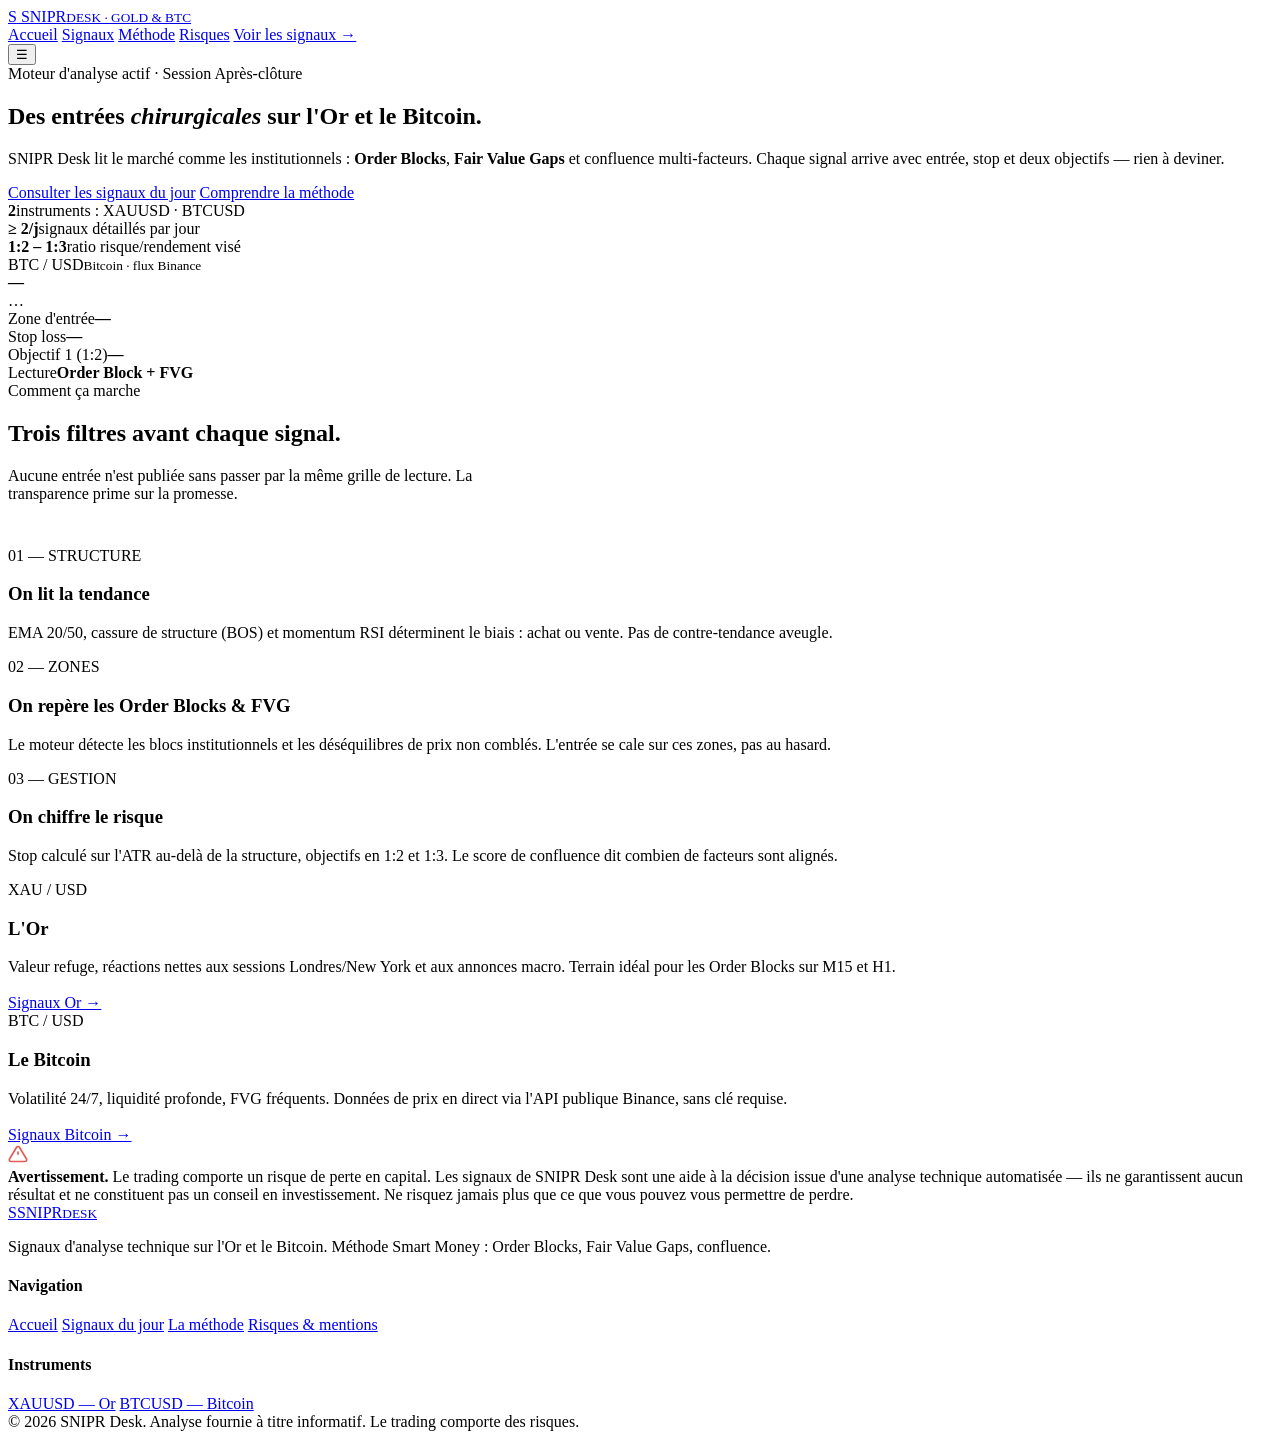
==== index.html @ c7207a8f "Rename index (3).html to index.html" ====
<!DOCTYPE html>
<html lang="fr">
<head>
  <meta charset="UTF-8">
  <meta name="viewport" content="width=device-width, initial-scale=1.0">
  <title>SNIPR Desk — Signaux XAUUSD & BTCUSD | Order Blocks & FVG</title>
  <meta name="description" content="Signaux de trading gratuits sur l'Or (XAUUSD) et le Bitcoin (BTCUSD). Analyse Smart Money : Order Blocks, Fair Value Gaps et confluence. Au moins 2 signaux par jour avec entrée, stop et objectifs.">
  <meta name="keywords" content="signaux trading, XAUUSD, BTCUSD, order block, fair value gap, FVG, smart money, gold, bitcoin">
  <link rel="canonical" href="https://sniprdesk.example/index.html">
  <meta property="og:title" content="SNIPR Desk — Signaux XAUUSD & BTCUSD">
  <meta property="og:description" content="Order Blocks, FVG et confluence. Au moins 2 signaux par jour sur l'Or et le Bitcoin.">
  <meta property="og:type" content="website">
  <link rel="icon" href="assets/img/favicon.svg" type="image/svg+xml">
  <link rel="preconnect" href="https://fonts.googleapis.com">
  <link rel="preconnect" href="https://fonts.gstatic.com" crossorigin>
  <link href="https://fonts.googleapis.com/css2?family=Space+Grotesk:wght@400;500;600;700&family=Inter:wght@400;500;600&family=IBM+Plex+Mono:wght@400;500;600&display=swap" rel="stylesheet">
  <link rel="stylesheet" href="assets/css/style.css">
</head>
<body>

  <!-- Bandeau tape -->
  <div class="tape"><div class="wrap"><div class="tape__track"></div></div></div>

  <!-- Navigation -->
  <header class="nav">
    <div class="wrap nav__row">
      <a href="index.html" class="brand">
        <span class="brand__mark">S</span>
        <span>SNIPR<small>DESK · GOLD & BTC</small></span>
      </a>
      <nav class="nav__links">
        <a href="index.html" class="active">Accueil</a>
        <a href="signals.html">Signaux</a>
        <a href="education.html">Méthode</a>
        <a href="disclaimer.html">Risques</a>
        <a href="signals.html" class="nav__cta">Voir les signaux →</a>
      </nav>
      <button class="burger" aria-label="Menu">☰</button>
    </div>
  </header>

  <!-- Hero -->
  <section class="hero">
    <div class="wrap hero__grid">
      <div class="reveal">
        <span class="hero__badge"><span class="dot"></span> Moteur d'analyse actif · <span id="sess-hero" class="mono">session live</span></span>
        <h1 class="h-xl">Des entrées <em>chirurgicales</em> sur l'Or et le Bitcoin.</h1>
        <p class="lead">SNIPR Desk lit le marché comme les institutionnels : <strong>Order Blocks</strong>, <strong>Fair Value Gaps</strong> et confluence multi-facteurs. Chaque signal arrive avec entrée, stop et deux objectifs — rien à deviner.</p>
        <div class="hero__actions">
          <a href="signals.html" class="btn btn--gold">Consulter les signaux du jour</a>
          <a href="education.html" class="btn btn--teal">Comprendre la méthode</a>
        </div>
        <div class="hero__stats">
          <div class="stat"><b>2</b><span>instruments : XAUUSD · BTCUSD</span></div>
          <div class="stat"><b>≥ 2/j</b><span>signaux détaillés par jour</span></div>
          <div class="stat"><b>1:2 – 1:3</b><span>ratio risque/rendement visé</span></div>
        </div>
      </div>

      <!-- Carte instrument live -->
      <div class="reveal">
        <div class="instrument" id="hero-instrument">
          <div class="instrument__head">
            <div class="instrument__sym">BTC / USD<small>Bitcoin · flux Binance</small></div>
            <div class="instrument__price"><b data-price>—</b><br><span data-dir class="pill pill--long">…</span></div>
          </div>
          <div class="spark" id="hero-spark"></div>
          <div class="instrument__row"><span>Zone d'entrée</span><b data-entry>—</b></div>
          <div class="instrument__row"><span>Stop loss</span><b data-sl>—</b></div>
          <div class="instrument__row"><span>Objectif 1 (1:2)</span><b data-tp>—</b></div>
          <div class="instrument__row"><span>Lecture</span><b>Order Block + FVG</b></div>
        </div>
      </div>
    </div>
  </section>

  <!-- Méthode en 3 temps -->
  <section class="section">
    <div class="wrap">
      <div class="reveal" style="margin-bottom:44px;max-width:60ch">
        <div class="eyebrow">Comment ça marche</div>
        <h2 class="h-lg">Trois filtres avant chaque signal.</h2>
        <p class="lead">Aucune entrée n'est publiée sans passer par la même grille de lecture. La transparence prime sur la promesse.</p>
      </div>
      <div class="grid-3">
        <div class="card reveal">
          <div class="card__ix">01 — STRUCTURE</div>
          <h3>On lit la tendance</h3>
          <p>EMA 20/50, cassure de structure (BOS) et momentum RSI déterminent le biais : achat ou vente. Pas de contre-tendance aveugle.</p>
        </div>
        <div class="card reveal">
          <div class="card__ix">02 — ZONES</div>
          <h3>On repère les Order Blocks & FVG</h3>
          <p>Le moteur détecte les blocs institutionnels et les déséquilibres de prix non comblés. L'entrée se cale sur ces zones, pas au hasard.</p>
        </div>
        <div class="card reveal">
          <div class="card__ix">03 — GESTION</div>
          <h3>On chiffre le risque</h3>
          <p>Stop calculé sur l'ATR au-delà de la structure, objectifs en 1:2 et 1:3. Le score de confluence dit combien de facteurs sont alignés.</p>
        </div>
      </div>
    </div>
  </section>

  <!-- Deux instruments -->
  <section class="section" style="padding-top:0">
    <div class="wrap">
      <div class="grid-2">
        <div class="card reveal" style="border-color:rgba(198,161,91,.3)">
          <div class="card__ix" style="color:var(--gold-hi)">XAU / USD</div>
          <h3 class="h-md">L'Or</h3>
          <p style="margin:10px 0 18px">Valeur refuge, réactions nettes aux sessions Londres/New York et aux annonces macro. Terrain idéal pour les Order Blocks sur M15 et H1.</p>
          <a href="signals.html" class="btn btn--ghost">Signaux Or →</a>
        </div>
        <div class="card reveal" style="border-color:rgba(240,147,43,.3)">
          <div class="card__ix" style="color:var(--btc-hi)">BTC / USD</div>
          <h3 class="h-md">Le Bitcoin</h3>
          <p style="margin:10px 0 18px">Volatilité 24/7, liquidité profonde, FVG fréquents. Données de prix en direct via l'API publique Binance, sans clé requise.</p>
          <a href="signals.html" class="btn btn--ghost">Signaux Bitcoin →</a>
        </div>
      </div>
    </div>
  </section>

  <!-- Risque -->
  <section class="section" style="padding-top:0">
    <div class="wrap reveal">
      <div class="risk">
        <svg width="20" height="20" viewBox="0 0 24 24" fill="none" stroke="#E35B54" stroke-width="2"><path d="M12 9v4M12 17h.01M10.3 3.9 1.8 18a2 2 0 0 0 1.7 3h17a2 2 0 0 0 1.7-3L13.7 3.9a2 2 0 0 0-3.4 0z"/></svg>
        <div><b>Avertissement.</b> Le trading comporte un risque de perte en capital. Les signaux de SNIPR Desk sont une aide à la décision issue d'une analyse technique automatisée — ils ne garantissent aucun résultat et ne constituent pas un conseil en investissement. Ne risquez jamais plus que ce que vous pouvez vous permettre de perdre.</div>
      </div>
    </div>
  </section>

  <!-- Footer -->
  <footer class="footer">
    <div class="wrap">
      <div class="footer__grid">
        <div>
          <a href="index.html" class="brand"><span class="brand__mark">S</span><span>SNIPR<small>DESK</small></span></a>
          <p>Signaux d'analyse technique sur l'Or et le Bitcoin. Méthode Smart Money : Order Blocks, Fair Value Gaps, confluence.</p>
        </div>
        <div>
          <h4>Navigation</h4>
          <a href="index.html">Accueil</a>
          <a href="signals.html">Signaux du jour</a>
          <a href="education.html">La méthode</a>
          <a href="disclaimer.html">Risques & mentions</a>
        </div>
        <div>
          <h4>Instruments</h4>
          <a href="signals.html">XAUUSD — Or</a>
          <a href="signals.html">BTCUSD — Bitcoin</a>
        </div>
      </div>
      <div class="footer__base">
        <span>© <span data-year>2026</span> SNIPR Desk. Analyse fournie à titre informatif.</span>
        <span>Le trading comporte des risques.</span>
      </div>
    </div>
  </footer>

  <script src="assets/js/engine.js"></script>
  <script src="assets/js/app.js"></script>
  <script>
    // reflète la session dans le badge du hero
    (function(){ const h=new Date().getUTCHours(); const map=(h<7?"Asie":h<12?"Londres":h<16?"Londres/NY":h<21?"New York":"Après-clôture");
      const el=document.getElementById("sess-hero"); if(el) el.textContent="Session "+map; })();
  </script>
</body>
</html>
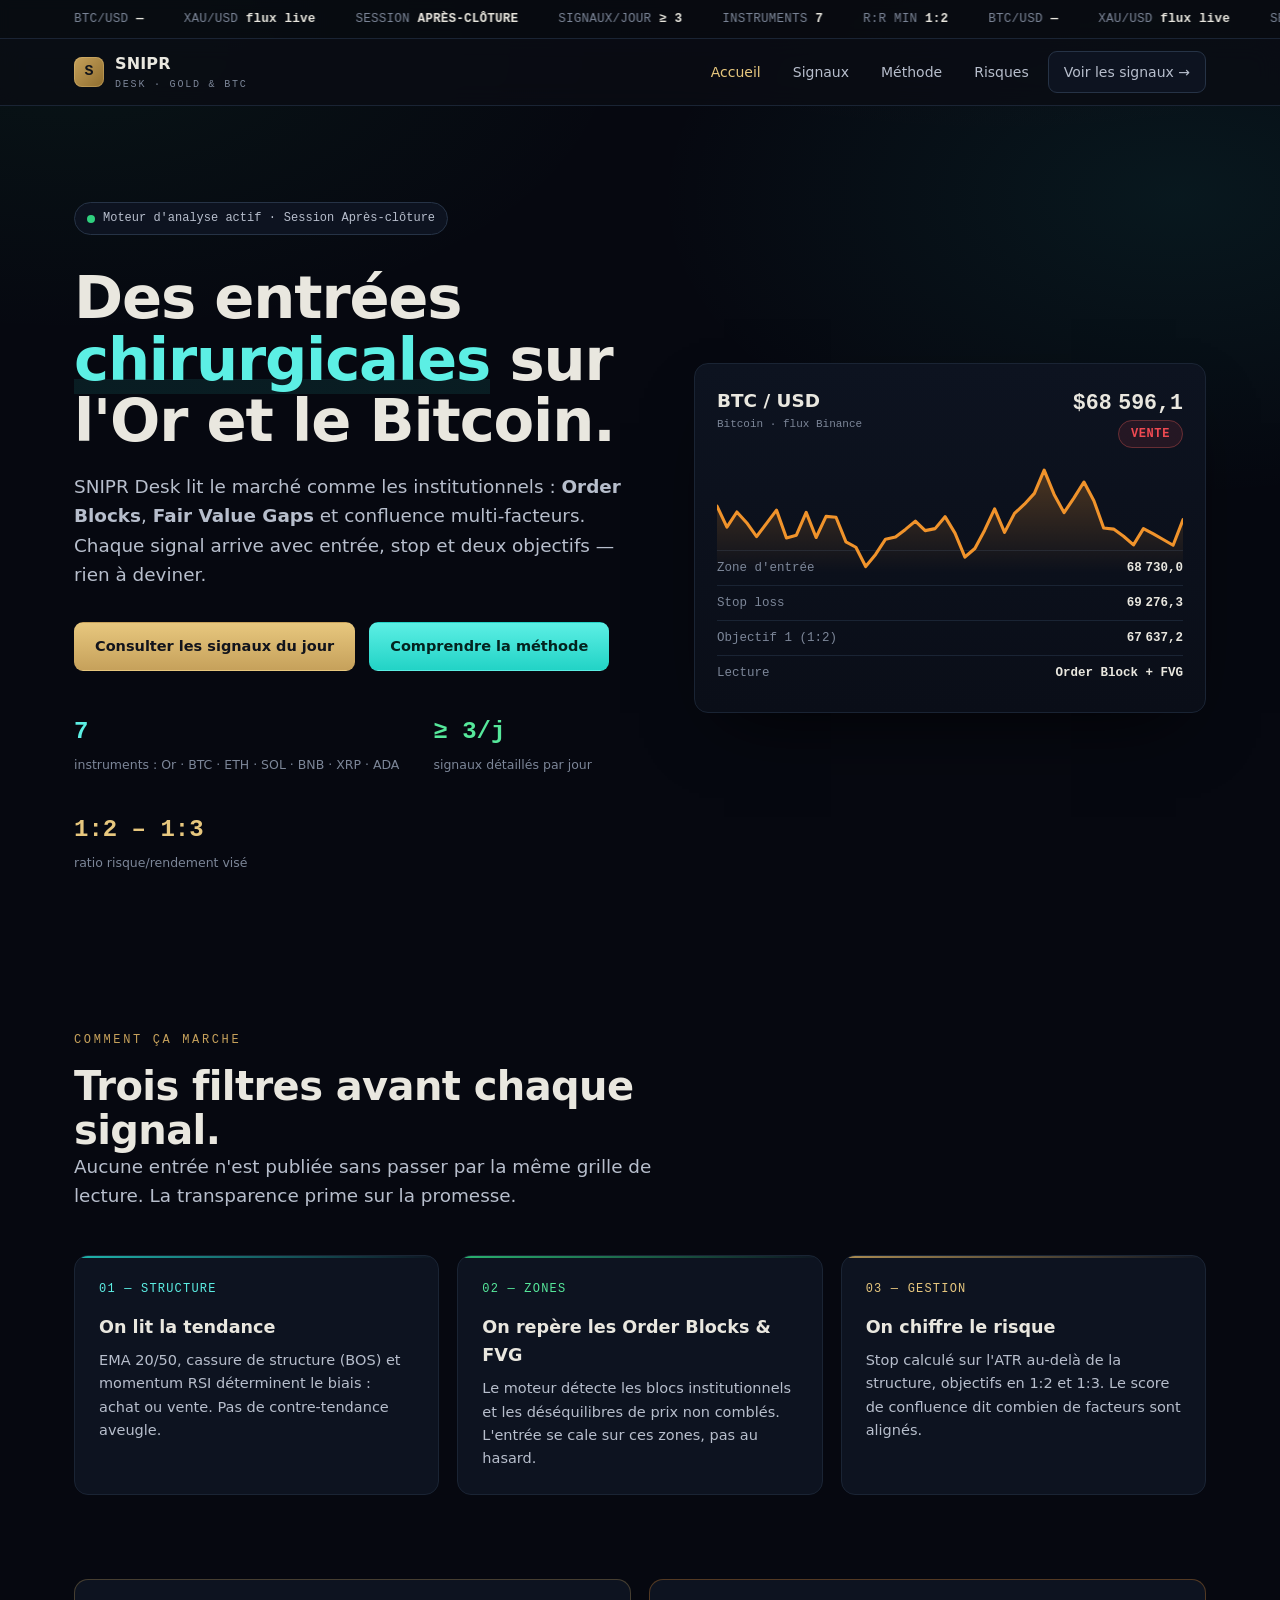
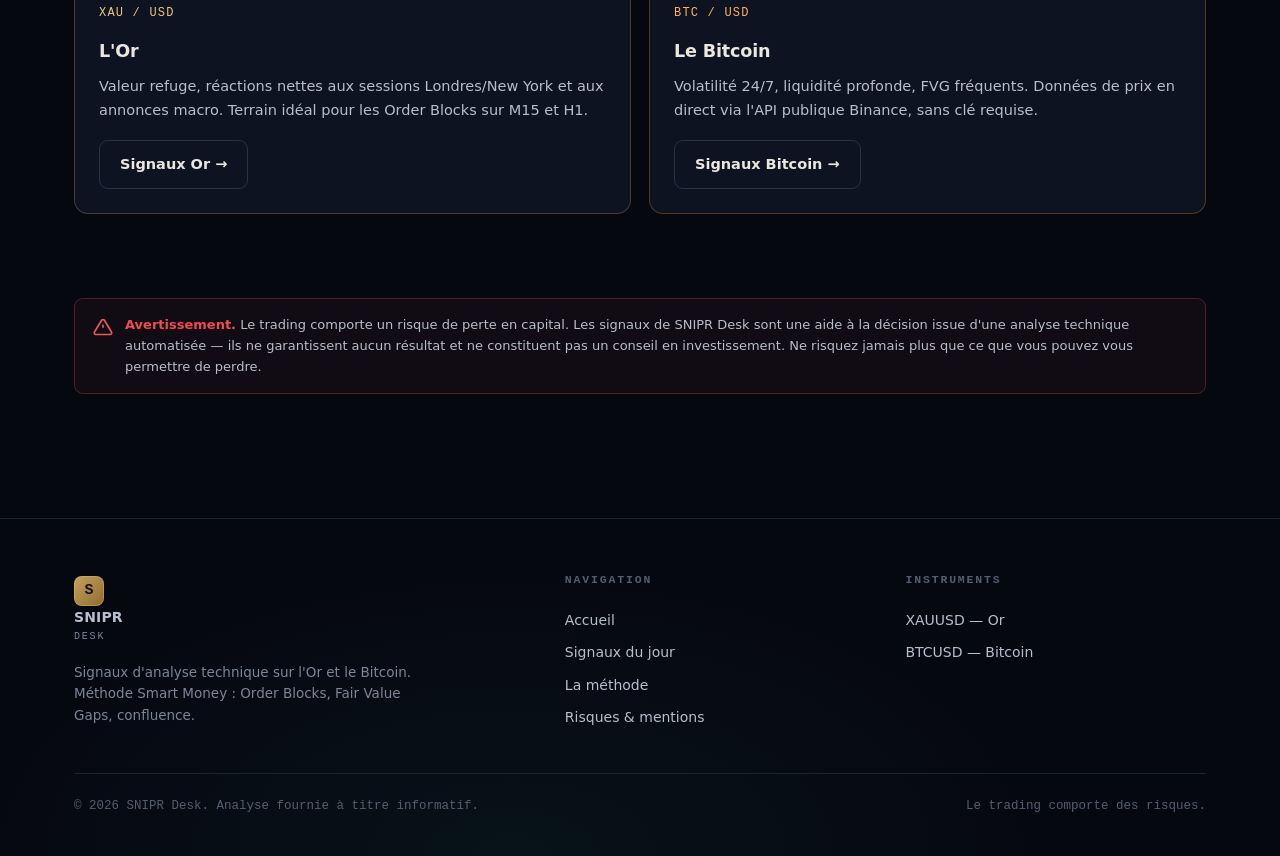
==== commit 23dbb610: "Add files via upload" ====
--- a/index.html
+++ b/index.html
@@ -51,8 +51,8 @@
           <a href="education.html" class="btn btn--teal">Comprendre la méthode</a>
         </div>
         <div class="hero__stats">
-          <div class="stat"><b>2</b><span>instruments : XAUUSD · BTCUSD</span></div>
-          <div class="stat"><b>≥ 2/j</b><span>signaux détaillés par jour</span></div>
+          <div class="stat"><b>7</b><span>instruments : Or · BTC · ETH · SOL · BNB · XRP · ADA</span></div>
+          <div class="stat"><b>≥ 3/j</b><span>signaux détaillés par jour</span></div>
           <div class="stat"><b>1:2 – 1:3</b><span>ratio risque/rendement visé</span></div>
         </div>
       </div>
--- a/assets/css/style.css
+++ b/assets/css/style.css
@@ -0,0 +1,372 @@
+/* ==========================================================================
+   SNIPR DESK — Feuille de style principale
+   Palette "table de trading de précision" : encre minuit + laiton + ambre
+   ========================================================================== */
+
+:root {
+  --bg:        #060810;
+  --bg-2:      #0A0E18;
+  --surface:   #0D1320;
+  --surface-2: #121A2A;
+  --border:    #1A2434;
+  --border-2:  #263346;
+
+  --ink:       #E9E7DF;   /* texte principal (os) */
+  --ink-soft:  #B7BECC;
+  --muted:     #7C8698;
+  --faint:     #545E70;
+
+  --gold:      #C6A15B;   /* laiton — marque / XAUUSD */
+  --gold-hi:   #E7C77E;
+  --btc:       #F0932B;   /* ambre — BTCUSD */
+  --btc-hi:    #FFB259;
+
+  --long:      #2FD07E;   /* achat — vert */
+  --long-hi:   #56E89B;
+  --long-bg:   rgba(47,208,126,.10);
+  --short:     #F04A52;   /* vente — rouge */
+  --short-hi:  #FF6B72;
+  --short-bg:  rgba(240,74,82,.10);
+  --teal:      #22D3C6;   /* accent turquoise */
+  --teal-hi:   #5CEFE4;
+  --teal-bg:   rgba(34,211,198,.10);
+
+  --font-display: "Space Grotesk", system-ui, sans-serif;
+  --font-body:    "Inter", system-ui, sans-serif;
+  --font-mono:    "IBM Plex Mono", ui-monospace, monospace;
+
+  --r:   14px;
+  --r-s: 9px;
+  --maxw: 1180px;
+  --ease: cubic-bezier(.22,.61,.36,1);
+}
+
+* { box-sizing: border-box; margin: 0; padding: 0; }
+
+html { scroll-behavior: smooth; }
+
+body {
+  background:
+    radial-gradient(900px 520px at 92% 8%, rgba(34,211,198,.08), transparent 58%),
+    radial-gradient(1100px 560px at 78% -8%, rgba(240,74,82,.05), transparent 60%),
+    radial-gradient(1000px 520px at 6% 2%, rgba(47,208,126,.06), transparent 55%),
+    radial-gradient(900px 480px at 40% 100%, rgba(34,211,198,.05), transparent 60%),
+    var(--bg);
+  color: var(--ink);
+  font-family: var(--font-body);
+  font-size: 16px;
+  line-height: 1.6;
+  -webkit-font-smoothing: antialiased;
+  min-height: 100vh;
+  overflow-x: hidden;
+}
+
+a { color: inherit; text-decoration: none; }
+img { max-width: 100%; display: block; }
+
+.wrap { width: 100%; max-width: var(--maxw); margin-inline: auto; padding-inline: 24px; }
+
+.mono { font-family: var(--font-mono); }
+.gold { color: var(--gold-hi); }
+.teal { color: var(--teal-hi); }
+.up   { color: var(--long); }
+.down { color: var(--short); }
+
+/* ---------- Bandeau tape / ticker --------------------------------------- */
+.tape {
+  border-bottom: 1px solid var(--border);
+  background: rgba(8,11,17,.75);
+  backdrop-filter: blur(6px);
+  overflow: hidden;
+  font-family: var(--font-mono);
+  font-size: 12.5px;
+  white-space: nowrap;
+}
+.tape__track {
+  display: inline-flex;
+  gap: 40px;
+  padding: 9px 0;
+  animation: tape 34s linear infinite;
+  will-change: transform;
+}
+.tape__track:hover { animation-play-state: paused; }
+.tape__item { color: var(--muted); letter-spacing: .02em; }
+.tape__item b { color: var(--ink); font-weight: 600; }
+@keyframes tape { from { transform: translateX(0);} to { transform: translateX(-50%);} }
+@media (prefers-reduced-motion: reduce){ .tape__track{ animation: none; } }
+
+/* ---------- Navigation --------------------------------------------------- */
+.nav {
+  position: sticky; top: 0; z-index: 50;
+  border-bottom: 1px solid var(--border);
+  background: rgba(10,13,20,.82);
+  backdrop-filter: blur(12px);
+}
+.nav__row { display: flex; align-items: center; justify-content: space-between; height: 66px; }
+.brand { display: flex; align-items: center; gap: 11px; font-family: var(--font-display); font-weight: 600; letter-spacing: .01em; }
+.brand__mark {
+  width: 30px; height: 30px; border-radius: 8px;
+  background: linear-gradient(135deg, var(--gold), #8f6d2e);
+  display: grid; place-items: center;
+  font-family: var(--font-mono); font-weight: 700; color: #10131b; font-size: 15px;
+  box-shadow: 0 0 0 1px rgba(231,199,126,.35) inset;
+}
+.brand small { display:block; font-family: var(--font-mono); font-size: 10px; color: var(--muted); letter-spacing: .18em; font-weight: 400; }
+.nav__links { display: flex; align-items: center; gap: 6px; }
+.nav__links a {
+  padding: 8px 13px; border-radius: var(--r-s); font-size: 14px; color: var(--ink-soft);
+  transition: background .18s var(--ease), color .18s var(--ease);
+}
+.nav__links a:hover { background: var(--surface); color: var(--ink); }
+.nav__links a.active { color: var(--gold-hi); }
+.nav__cta {
+  border: 1px solid var(--border-2); background: var(--surface);
+  padding: 9px 15px !important; border-radius: var(--r-s);
+}
+.nav__cta:hover { border-color: var(--gold); }
+.burger { display:none; background:none; border:1px solid var(--border-2); color:var(--ink); width:40px; height:40px; border-radius:9px; font-size:18px; cursor:pointer; }
+
+/* ---------- Boutons ------------------------------------------------------ */
+.btn {
+  display: inline-flex; align-items: center; gap: 9px;
+  font-family: var(--font-body); font-weight: 600; font-size: 14.5px;
+  padding: 12px 20px; border-radius: var(--r-s); cursor: pointer;
+  border: 1px solid transparent; transition: transform .15s var(--ease), background .2s, border-color .2s;
+}
+.btn:active { transform: translateY(1px); }
+.btn--gold { background: linear-gradient(180deg, var(--gold-hi), var(--gold)); color:#12141c; }
+.btn--gold:hover { filter: brightness(1.06); }
+.btn--ghost { background: var(--surface); border-color: var(--border-2); color: var(--ink); }
+.btn--ghost:hover { border-color: var(--teal); color: var(--teal-hi); }
+.btn--teal { background: linear-gradient(180deg, var(--teal-hi), var(--teal)); color:#04231f; }
+.btn--teal:hover { filter: brightness(1.06); }
+.btn--wide { width: 100%; justify-content: center; }
+
+/* ---------- Sections génériques ----------------------------------------- */
+.section { padding: 84px 0; }
+.eyebrow {
+  font-family: var(--font-mono); font-size: 12px; letter-spacing: .22em;
+  text-transform: uppercase; color: var(--gold); margin-bottom: 14px;
+}
+.h-xl { font-family: var(--font-display); font-weight: 600; font-size: clamp(2.1rem, 5.2vw, 3.7rem); line-height: 1.04; letter-spacing: -.02em; }
+.h-lg { font-family: var(--font-display); font-weight: 600; font-size: clamp(1.6rem, 3.4vw, 2.5rem); line-height: 1.1; letter-spacing: -.015em; }
+.h-md { font-family: var(--font-display); font-weight: 600; font-size: 1.25rem; letter-spacing: -.01em; }
+.lead { color: var(--ink-soft); font-size: clamp(1rem, 1.6vw, 1.15rem); max-width: 58ch; }
+
+/* ---------- Hero --------------------------------------------------------- */
+.hero { position: relative; padding: 96px 0 72px; }
+.hero__grid { display: grid; grid-template-columns: 1.05fr .95fr; gap: 54px; align-items: center; }
+.hero__badge {
+  display: inline-flex; align-items: center; gap: 8px; font-family: var(--font-mono);
+  font-size: 12px; color: var(--ink-soft); border: 1px solid var(--border-2);
+  background: var(--surface); padding: 6px 12px; border-radius: 100px; margin-bottom: 24px;
+}
+.dot { width: 8px; height: 8px; border-radius: 50%; background: var(--long); box-shadow: 0 0 0 0 rgba(53,185,138,.6); animation: pulse 2.4s infinite; }
+@keyframes pulse { 0%{box-shadow:0 0 0 0 rgba(53,185,138,.55);} 70%{box-shadow:0 0 0 9px rgba(53,185,138,0);} 100%{box-shadow:0 0 0 0 rgba(53,185,138,0);} }
+.hero h1 { margin: 8px 0 20px; }
+.hero h1 em {
+  font-style: normal; color: var(--teal-hi);
+  background: linear-gradient(transparent 78%, var(--teal-bg) 0);
+}
+.hero__actions { display: flex; gap: 14px; margin-top: 32px; flex-wrap: wrap; }
+.hero__stats { display: flex; gap: 34px; margin-top: 42px; flex-wrap: wrap; }
+.stat b { font-family: var(--font-mono); font-size: 1.5rem; color: var(--ink); display:block; }
+.stat span { font-size: 12.5px; color: var(--muted); }
+.hero__stats .stat:nth-child(1) b { color: var(--teal-hi); }
+.hero__stats .stat:nth-child(2) b { color: var(--long-hi); }
+.hero__stats .stat:nth-child(3) b { color: var(--gold-hi); }
+
+/* carte instrument dans le hero */
+.instrument {
+  background: linear-gradient(180deg, var(--surface), var(--bg-2));
+  border: 1px solid var(--border); border-radius: var(--r);
+  padding: 22px; box-shadow: 0 30px 70px -30px rgba(0,0,0,.8);
+}
+.instrument__head { display:flex; justify-content: space-between; align-items:flex-start; margin-bottom: 18px; }
+.instrument__sym { font-family: var(--font-display); font-weight: 600; font-size: 1.15rem; }
+.instrument__sym small { display:block; font-family: var(--font-mono); font-size: 11px; color: var(--muted); font-weight: 400; }
+.instrument__price { text-align: right; font-family: var(--font-mono); }
+.instrument__price b { font-size: 1.35rem; }
+.spark { width: 100%; height: 70px; margin: 4px 0 16px; }
+.instrument__row { display:flex; justify-content: space-between; font-family: var(--font-mono); font-size: 12.5px; padding: 7px 0; border-top: 1px solid var(--border); color: var(--muted); }
+.instrument__row b { color: var(--ink); }
+
+/* ---------- Grilles de cartes ------------------------------------------- */
+.grid-3 { display:grid; grid-template-columns: repeat(3,1fr); gap: 18px; }
+.grid-2 { display:grid; grid-template-columns: repeat(2,1fr); gap: 18px; }
+.card {
+  background: var(--surface); border: 1px solid var(--border);
+  border-radius: var(--r); padding: 24px; transition: border-color .2s, transform .2s var(--ease);
+}
+.card:hover { border-color: var(--border-2); transform: translateY(-3px); }
+.card__ix { font-family: var(--font-mono); font-size: 12px; color: var(--gold); margin-bottom: 14px; letter-spacing: .1em; }
+
+/* accents colorés sur les cartes de la méthode */
+.grid-3 .card { position: relative; overflow: hidden; }
+.grid-3 .card::after { content:""; position:absolute; left:0; top:0; right:0; height:2px; opacity:.85; }
+.grid-3 .card:nth-child(1)::after { background: linear-gradient(90deg, var(--teal), transparent); }
+.grid-3 .card:nth-child(2)::after { background: linear-gradient(90deg, var(--long), transparent); }
+.grid-3 .card:nth-child(3)::after { background: linear-gradient(90deg, var(--gold), transparent); }
+.grid-3 .card:nth-child(1) .card__ix { color: var(--teal-hi); }
+.grid-3 .card:nth-child(2) .card__ix { color: var(--long-hi); }
+.grid-3 .card:nth-child(3) .card__ix { color: var(--gold-hi); }
+.card h3 { font-family: var(--font-display); font-weight: 600; font-size: 1.1rem; margin-bottom: 8px; }
+.card p { color: var(--ink-soft); font-size: 14.5px; }
+
+/* ---------- Panneau des signaux ----------------------------------------- */
+.signalbar {
+  display:flex; align-items: center; justify-content: space-between; gap: 16px;
+  flex-wrap: wrap; margin-bottom: 26px;
+}
+.tabs { display:inline-flex; background: var(--surface); border:1px solid var(--border); border-radius: 11px; padding: 4px; }
+.tabs button {
+  font-family: var(--font-mono); font-size: 13px; color: var(--muted);
+  background: none; border: none; padding: 9px 18px; border-radius: 8px; cursor: pointer; transition: .2s;
+}
+.tabs button.active { background: var(--surface-2); color: var(--ink); box-shadow: 0 0 0 1px var(--border-2); }
+.tabs button[data-sym="XAUUSD"].active { color: var(--gold-hi); }
+.tabs button[data-sym="BTCUSD"].active { color: var(--btc-hi); }
+
+.signals-grid { display:grid; grid-template-columns: repeat(2,1fr); gap: 20px; }
+
+.sig {
+  position: relative; overflow: hidden;
+  background: linear-gradient(180deg, var(--surface), var(--bg-2));
+  border: 1px solid var(--border); border-radius: var(--r);
+  padding: 22px; transition: border-color .2s;
+}
+.sig:hover { border-color: var(--border-2); }
+.sig[data-dir="LONG"]::before, .sig[data-dir="SHORT"]::before {
+  content:""; position:absolute; left:0; top:0; bottom:0; width:3px;
+}
+.sig[data-dir="LONG"]::before  { background: var(--long); }
+.sig[data-dir="SHORT"]::before { background: var(--short); }
+
+.sig__top { display:flex; justify-content: space-between; align-items: flex-start; margin-bottom: 18px; }
+.sig__sym { font-family: var(--font-display); font-weight: 600; font-size: 1.15rem; }
+.sig__sym small { display:block; font-family: var(--font-mono); font-size: 11px; color: var(--muted); font-weight:400; }
+.pill {
+  font-family: var(--font-mono); font-size: 12px; font-weight: 600; letter-spacing: .05em;
+  padding: 6px 12px; border-radius: 100px;
+}
+.pill--long  { background: var(--long-bg);  color: var(--long);  border:1px solid rgba(53,185,138,.35); }
+.pill--short { background: var(--short-bg); color: var(--short); border:1px solid rgba(227,91,84,.35); }
+
+.ladder { display:grid; gap: 1px; background: var(--border); border:1px solid var(--border); border-radius: 10px; overflow:hidden; margin-bottom: 16px; }
+.ladder__row { display:flex; justify-content: space-between; align-items:center; background: var(--surface); padding: 11px 14px; font-family: var(--font-mono); font-size: 13.5px; }
+.ladder__row span { color: var(--muted); font-size: 11.5px; letter-spacing: .05em; text-transform: uppercase; }
+.ladder__row b { font-size: 14.5px; }
+.ladder__row--entry b { color: var(--gold-hi); }
+.ladder__row--sl b    { color: var(--short); }
+.ladder__row--tp b    { color: var(--long); }
+
+.sig__meta { display:flex; justify-content: space-between; font-family: var(--font-mono); font-size: 12px; color: var(--muted); margin-bottom: 14px; }
+.conf { margin-bottom: 6px; }
+.conf__bar { height: 7px; border-radius: 100px; background: var(--surface-2); overflow: hidden; }
+.conf__fill { height:100%; border-radius: 100px; background: linear-gradient(90deg, var(--gold), var(--gold-hi)); transition: width .8s var(--ease); }
+.conf__label { display:flex; justify-content: space-between; font-family: var(--font-mono); font-size: 11.5px; color: var(--muted); margin-top: 7px; }
+
+.tags { display:flex; flex-wrap: wrap; gap: 6px; margin-top: 14px; }
+.tag { font-family: var(--font-mono); font-size: 10.5px; letter-spacing: .04em; color: var(--ink-soft); background: var(--surface-2); border:1px solid var(--border); padding: 4px 9px; border-radius: 6px; }
+
+/* état chargement / vide */
+.state { text-align:center; padding: 60px 20px; color: var(--muted); font-family: var(--font-mono); font-size: 13.5px; grid-column: 1 / -1; }
+.spinner { width: 26px; height: 26px; border: 3px solid var(--border-2); border-top-color: var(--gold); border-radius: 50%; margin: 0 auto 16px; animation: spin .8s linear infinite; }
+@keyframes spin { to { transform: rotate(360deg); } }
+
+/* ---------- Bannière nouveau signal ------------------------------------- */
+.new-banner {
+  display:none; align-items:center; gap:12px;
+  border:1px solid var(--teal); background: var(--teal-bg);
+  color: var(--ink); border-radius: var(--r-s); padding: 13px 18px; margin-bottom: 20px;
+  font-size: 14px;
+}
+.new-banner.show { display:flex; animation: slidein .4s var(--ease); }
+.new-banner b { color: var(--teal-hi); }
+.new-banner__dot { width:9px;height:9px;border-radius:50%;background:var(--teal);box-shadow:0 0 0 0 rgba(34,211,198,.6);animation:pulse 1.8s infinite; }
+@keyframes slidein { from{opacity:0;transform:translateY(-8px);} to{opacity:1;transform:none;} }
+
+/* ---------- Historique --------------------------------------------------- */
+.history { display:grid; gap:8px; }
+.hrow {
+  display:grid; grid-template-columns: 92px 78px 1fr 1fr 1fr 50px auto;
+  align-items:center; gap:12px;
+  background: var(--surface); border:1px solid var(--border); border-radius:10px;
+  padding: 11px 16px; font-family: var(--font-mono); font-size: 12.5px;
+}
+.hrow__sym { font-weight:600; color: var(--ink); }
+.hrow .pill { justify-self:start; padding:4px 10px; font-size:11px; }
+.hrow__lvl { color: var(--muted); }
+.hrow__lvl b { color: var(--ink); }
+.hrow__lvl.up b { color: var(--long); }
+.hrow__lvl.down b { color: var(--short); }
+.hrow__conf { color: var(--gold-hi); font-weight:600; }
+.hrow__time { color: var(--faint); justify-self:end; }
+@media (max-width: 760px){
+  .hrow { grid-template-columns: 1fr 1fr; row-gap:8px; }
+  .hrow__time { justify-self:start; grid-column:1 / -1; }
+}
+
+#notify-btn:disabled { opacity:.7; cursor:default; filter:none; background:var(--surface); border:1px solid var(--teal); color:var(--teal-hi); }
+
+/* ---------- Notice de risque -------------------------------------------- */
+.risk {
+  border: 1px solid rgba(227,91,84,.28); background: rgba(227,91,84,.05);
+  border-radius: var(--r-s); padding: 16px 18px; font-size: 13px; color: var(--ink-soft);
+  display:flex; gap: 12px; align-items:flex-start;
+}
+.risk svg { flex-shrink:0; margin-top: 2px; }
+.risk b { color: var(--short); }
+
+/* ---------- Contenu éducatif -------------------------------------------- */
+.prose { max-width: 74ch; }
+.prose h2 { font-family: var(--font-display); font-weight: 600; font-size: 1.5rem; margin: 40px 0 14px; letter-spacing: -.01em; }
+.prose h3 { font-family: var(--font-display); font-weight: 600; font-size: 1.15rem; margin: 28px 0 10px; color: var(--gold-hi); }
+.prose p { color: var(--ink-soft); margin-bottom: 14px; }
+.prose ul { color: var(--ink-soft); margin: 0 0 16px 20px; }
+.prose li { margin-bottom: 8px; }
+.prose code { font-family: var(--font-mono); font-size: .9em; background: var(--surface-2); padding: 2px 6px; border-radius: 5px; color: var(--gold-hi); }
+.callout { border-left: 3px solid var(--gold); background: var(--surface); padding: 16px 20px; border-radius: 0 10px 10px 0; margin: 20px 0; }
+
+/* diagramme FVG / OB */
+.diagram { background: var(--surface); border:1px solid var(--border); border-radius: var(--r); padding: 24px; margin: 24px 0; }
+.diagram svg { width: 100%; height: auto; }
+
+/* ---------- Footer ------------------------------------------------------- */
+.footer { border-top: 1px solid var(--border); padding: 52px 0 40px; margin-top: 40px; }
+.footer__grid { display:grid; grid-template-columns: 1.5fr 1fr 1fr; gap: 40px; margin-bottom: 40px; }
+.footer p { color: var(--muted); font-size: 13.5px; max-width: 40ch; margin-top: 12px; }
+.footer h4 { font-family: var(--font-mono); font-size: 11.5px; letter-spacing: .16em; text-transform: uppercase; color: var(--faint); margin-bottom: 14px; }
+.footer a { display:block; color: var(--ink-soft); font-size: 14px; padding: 5px 0; }
+.footer a:hover { color: var(--gold-hi); }
+.footer__base { border-top:1px solid var(--border); padding-top: 22px; display:flex; justify-content: space-between; flex-wrap:wrap; gap:12px; font-size: 12.5px; color: var(--faint); font-family: var(--font-mono); }
+
+/* ---------- 404 ---------------------------------------------------------- */
+.err { min-height: 72vh; display:grid; place-content:center; text-align:center; gap: 8px; }
+.err__code { font-family: var(--font-mono); font-size: clamp(4rem, 16vw, 9rem); color: var(--gold-hi); line-height: 1; letter-spacing: -.03em; }
+.err__code span { color: var(--short); }
+
+/* ---------- Reveal on scroll -------------------------------------------- */
+.reveal { opacity: 0; transform: translateY(18px); transition: opacity .6s var(--ease), transform .6s var(--ease); }
+.reveal.in { opacity: 1; transform: none; }
+@media (prefers-reduced-motion: reduce){ .reveal{opacity:1;transform:none;} }
+
+/* ---------- Responsive --------------------------------------------------- */
+@media (max-width: 900px){
+  .hero__grid { grid-template-columns: 1fr; gap: 40px; }
+  .grid-3 { grid-template-columns: 1fr; }
+  .grid-2, .signals-grid { grid-template-columns: 1fr; }
+  .footer__grid { grid-template-columns: 1fr 1fr; }
+  .nav__links { position: fixed; inset: 66px 0 auto 0; flex-direction: column; align-items: stretch;
+    background: var(--bg-2); border-bottom:1px solid var(--border); padding: 12px; gap: 4px;
+    transform: translateY(-140%); transition: transform .3s var(--ease); }
+  .nav__links.open { transform: none; }
+  .nav__links a { padding: 13px; }
+  .burger { display:block; }
+}
+@media (max-width: 520px){
+  .wrap { padding-inline: 18px; }
+  .section { padding: 60px 0; }
+  .hero__stats { gap: 22px; }
+  .footer__grid { grid-template-columns: 1fr; }
+}
